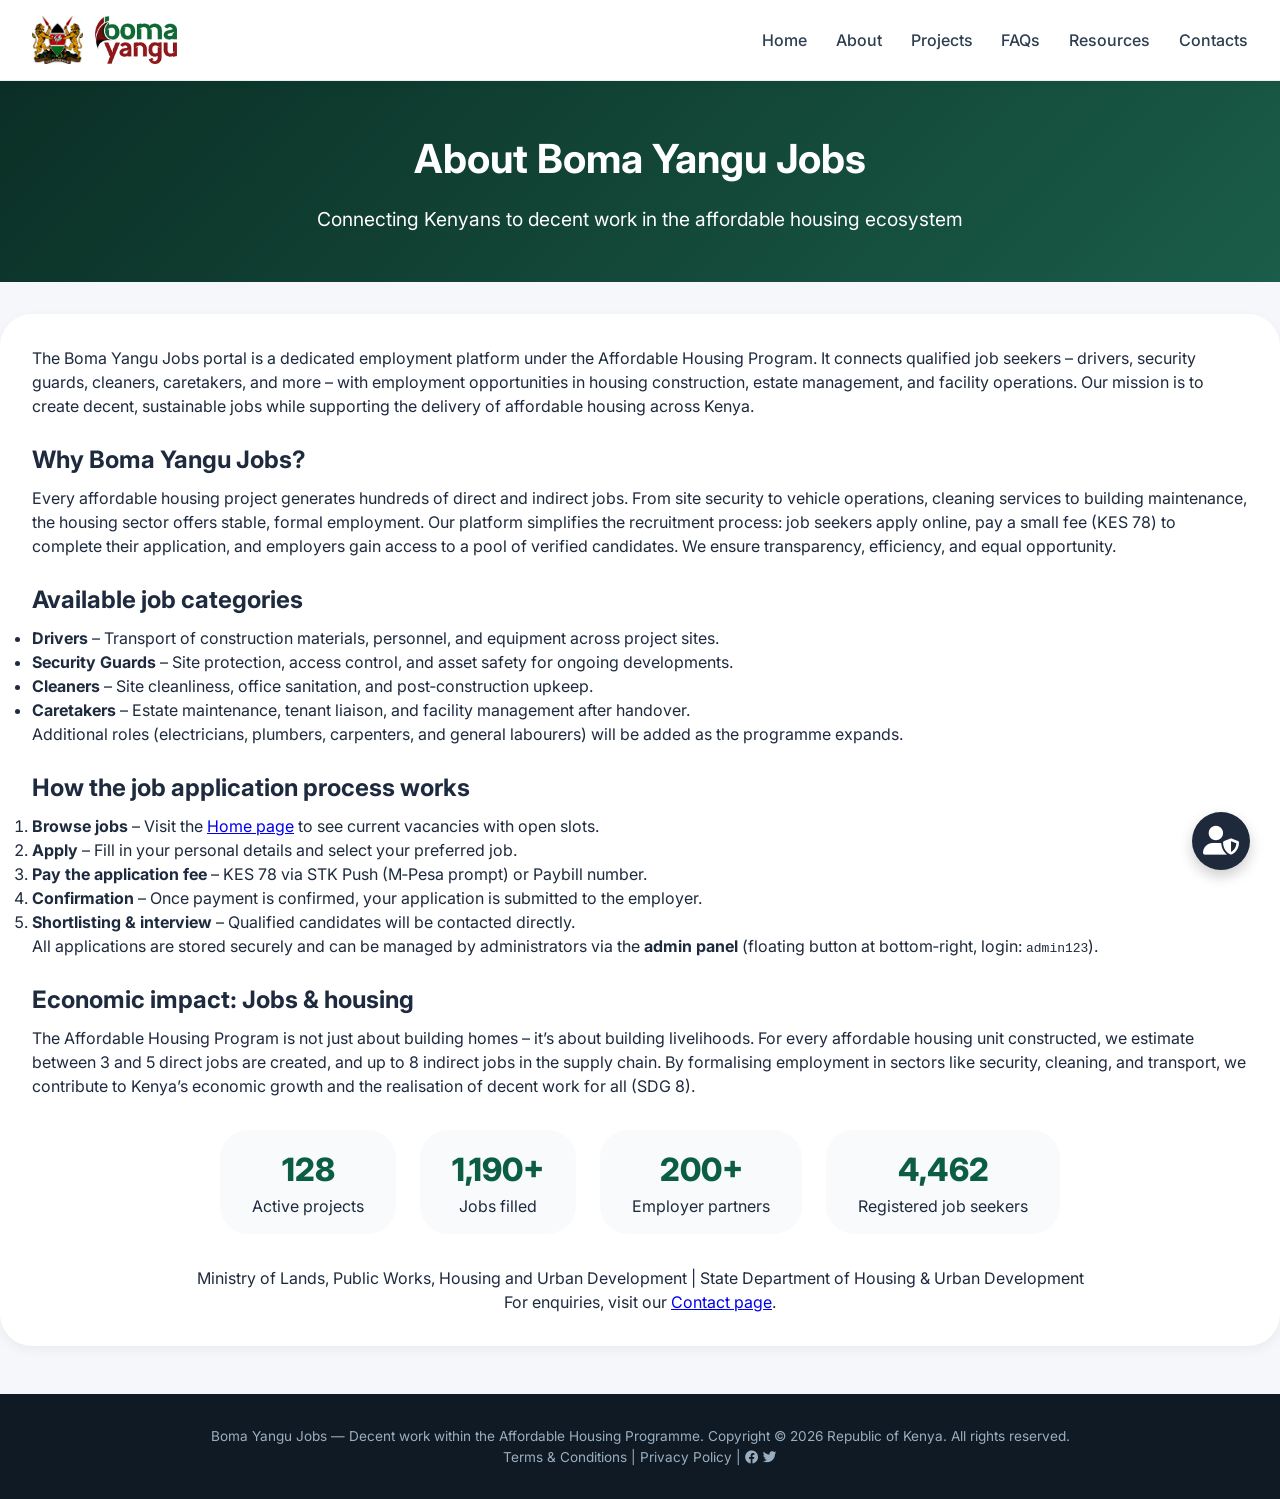
==== about/index.html @ 1303fbdb "Add files via upload" ====
<!DOCTYPE html>
<html lang="en">
<head>
  <meta charset="UTF-8">
  <meta name="viewport" content="width=device-width, initial-scale=1.0">
  <title>About Boma Yangu Jobs | Affordable Housing Program</title>
  <link href="https://fonts.googleapis.com/css2?family=Inter:opsz,wght@14..32,300;400;500;600;700;800&display=swap" rel="stylesheet">
  <link rel="stylesheet" href="https://cdnjs.cloudflare.com/ajax/libs/font-awesome/6.0.0-beta3/css/all.min.css">
  <link rel="stylesheet" href="../assets/css/style.css">
  <style>
    .about-hero { background: linear-gradient(135deg, #0b2f26, #1a5d48); color: white; padding: 3rem 2rem; text-align: center; }
    .about-hero h1 { font-size: 2.5rem; margin-bottom: 1rem; }
    .stat-mini-grid { display: flex; flex-wrap: wrap; gap: 1.5rem; margin: 2rem 0; justify-content: center; }
    .stat-mini { background: #f8fafc; padding: 1rem 2rem; border-radius: 28px; text-align: center; min-width: 150px; }
    .stat-mini .number { font-size: 2rem; font-weight: 800; color: #0b5e42; }
  </style>
</head>
<body>

<nav class="navbar">
  <div class="nav-container">
    <div class="logo" id="homeLogo">
      <img src="../images/download boma.png" alt="Logo 1" style="height: 48px; width: auto;">
      <img src="../images/logo.png" alt="Logo 2" style="height: 48px; width: auto;">
    </div>
    <ul class="nav-links">
      <li><a href="../index.html">Home</a></li>
      <li><a href="index.html">About</a></li>
      <li><a href="../projects/">Projects</a></li>
      <li><a href="../faqs/">FAQs</a></li>
      <li><a href="../resources/">Resources</a></li>
      <li><a href="../contacts/">Contacts</a></li>
    </ul>
  </div>
</nav>

<div class="about-hero">
  <h1>About Boma Yangu Jobs</h1>
  <p style="font-size:1.2rem;">Connecting Kenyans to decent work in the affordable housing ecosystem</p>
</div>

<div class="page-card">
  <p>The Boma Yangu Jobs portal is a dedicated employment platform under the Affordable Housing Program. It connects qualified job seekers – drivers, security guards, cleaners, caretakers, and more – with employment opportunities in housing construction, estate management, and facility operations. Our mission is to create decent, sustainable jobs while supporting the delivery of affordable housing across Kenya.</p>

  <h2 style="margin: 1.5rem 0 0.5rem;">Why Boma Yangu Jobs?</h2>
  <p>Every affordable housing project generates hundreds of direct and indirect jobs. From site security to vehicle operations, cleaning services to building maintenance, the housing sector offers stable, formal employment. Our platform simplifies the recruitment process: job seekers apply online, pay a small fee (KES 78) to complete their application, and employers gain access to a pool of verified candidates. We ensure transparency, efficiency, and equal opportunity.</p>

  <h2 style="margin: 1.5rem 0 0.5rem;">Available job categories</h2>
  <ul>
    <li><strong>Drivers</strong> – Transport of construction materials, personnel, and equipment across project sites.</li>
    <li><strong>Security Guards</strong> – Site protection, access control, and asset safety for ongoing developments.</li>
    <li><strong>Cleaners</strong> – Site cleanliness, office sanitation, and post‑construction upkeep.</li>
    <li><strong>Caretakers</strong> – Estate maintenance, tenant liaison, and facility management after handover.</li>
  </ul>
  <p>Additional roles (electricians, plumbers, carpenters, and general labourers) will be added as the programme expands.</p>

  <h2 style="margin: 1.5rem 0 0.5rem;">How the job application process works</h2>
  <ol>
    <li><strong>Browse jobs</strong> – Visit the <a href="../index.html">Home page</a> to see current vacancies with open slots.</li>
    <li><strong>Apply</strong> – Fill in your personal details and select your preferred job.</li>
    <li><strong>Pay the application fee</strong> – KES 78 via STK Push (M‑Pesa prompt) or Paybill number.</li>
    <li><strong>Confirmation</strong> – Once payment is confirmed, your application is submitted to the employer.</li>
    <li><strong>Shortlisting & interview</strong> – Qualified candidates will be contacted directly.</li>
  </ol>
  <p>All applications are stored securely and can be managed by administrators via the <strong>admin panel</strong> (floating button at bottom‑right, login: <code>admin123</code>).</p>

  <h2 style="margin: 1.5rem 0 0.5rem;">Economic impact: Jobs & housing</h2>
  <p>The Affordable Housing Program is not just about building homes – it’s about building livelihoods. For every affordable housing unit constructed, we estimate between 3 and 5 direct jobs are created, and up to 8 indirect jobs in the supply chain. By formalising employment in sectors like security, cleaning, and transport, we contribute to Kenya’s economic growth and the realisation of decent work for all (SDG 8).</p>

  <div class="stat-mini-grid">
    <div class="stat-mini"><div class="number">128</div><div>Active projects</div></div>
    <div class="stat-mini"><div class="number">1,190+</div><div>Jobs filled</div></div>
    <div class="stat-mini"><div class="number">200+</div><div>Employer partners</div></div>
    <div class="stat-mini"><div class="number">4,462</div><div>Registered job seekers</div></div>
  </div>

  <p style="text-align:center;">Ministry of Lands, Public Works, Housing and Urban Development | State Department of Housing & Urban Development<br>For enquiries, visit our <a href="../contacts/">Contact page</a>.</p>
</div>

<footer class="main-footer">
  <p>Boma Yangu Jobs — Decent work within the Affordable Housing Programme. Copyright © 2026 Republic of Kenya. All rights reserved.</p>
  <p>Terms & Conditions | Privacy Policy | <i class="fab fa-facebook"></i> <i class="fab fa-twitter"></i></p>
</footer>

<button class="admin-floating" id="adminFloatBtn"><i class="fas fa-user-shield"></i></button>
<script src="../assets/js/main.js"></script>
</body>
</html>
---- assets/css/style.css ----
* {
  margin: 0;
  padding: 0;
  box-sizing: border-box;
}

body {
  font-family: 'Inter', sans-serif;
  background: #f5f7fb;
  color: #1e2a3e;
  line-height: 1.5;
}

/* Navbar */
.navbar {
  background: white;
  box-shadow: 0 2px 10px rgba(0,0,0,0.03);
  border-bottom: 1px solid #e9eef3;
  position: sticky;
  top: 0;
  z-index: 100;
}

.nav-container {
  max-width: 1280px;
  margin: 0 auto;
  padding: 1rem 2rem;
  display: flex;
  flex-wrap: wrap;
  align-items: center;
  justify-content: space-between;
}

.logo {
  display: flex;
  align-items: center;
  gap: 12px;
  cursor: pointer;
}
.logo img {
  height: 48px;
  width: auto;
  display: block;
}
.logo p {
  font-size: 0.75rem;
  color: #5b6e8c;
  margin-top: 4px;
}

.nav-links {
  display: flex;
  gap: 1.8rem;
  flex-wrap: wrap;
  list-style: none;
}
.nav-links li a {
  text-decoration: none;
  font-weight: 500;
  color: #2c3e50;
  transition: 0.2s;
}
.nav-links li a:hover, .nav-links li a.active {
  color: #0f7b5c;
}

/* Footer */
.main-footer {
  background: #0f1a24;
  color: #9aaebf;
  text-align: center;
  padding: 2rem;
  margin-top: 3rem;
  font-size: 0.85rem;
}

/* Admin floating button */
.admin-floating {
  position: fixed;
  bottom: 30px;
  right: 30px;
  background: #1e293b;
  color: white;
  width: 58px;
  height: 58px;
  border-radius: 30px;
  display: flex;
  align-items: center;
  justify-content: center;
  cursor: pointer;
  box-shadow: 0 6px 14px rgba(0,0,0,0.2);
  z-index: 1000;
  border: none;
  font-size: 1.8rem;
}
.admin-floating:hover {
  background: #0f172a;
  transform: scale(1.02);
}

/* Utility */
.container {
  max-width: 1280px;
  margin: 0 auto;
  padding: 0 2rem;
}
.section-title {
  font-size: 1.8rem;
  font-weight: 700;
  margin-bottom: 2rem;
  border-left: 5px solid #1e7b5c;
  padding-left: 1rem;
}

/* Page card (for sub‑pages) */
.page-card {
  background: white;
  border-radius: 32px;
  padding: 2rem;
  margin: 2rem auto;
  max-width: 1280px;
  box-shadow: 0 4px 12px rgba(0,0,0,0.05);
}

@media (max-width: 700px) {
  .nav-container { flex-direction: column; gap: 0.8rem; }
  .section-title { font-size: 1.4rem; }
}
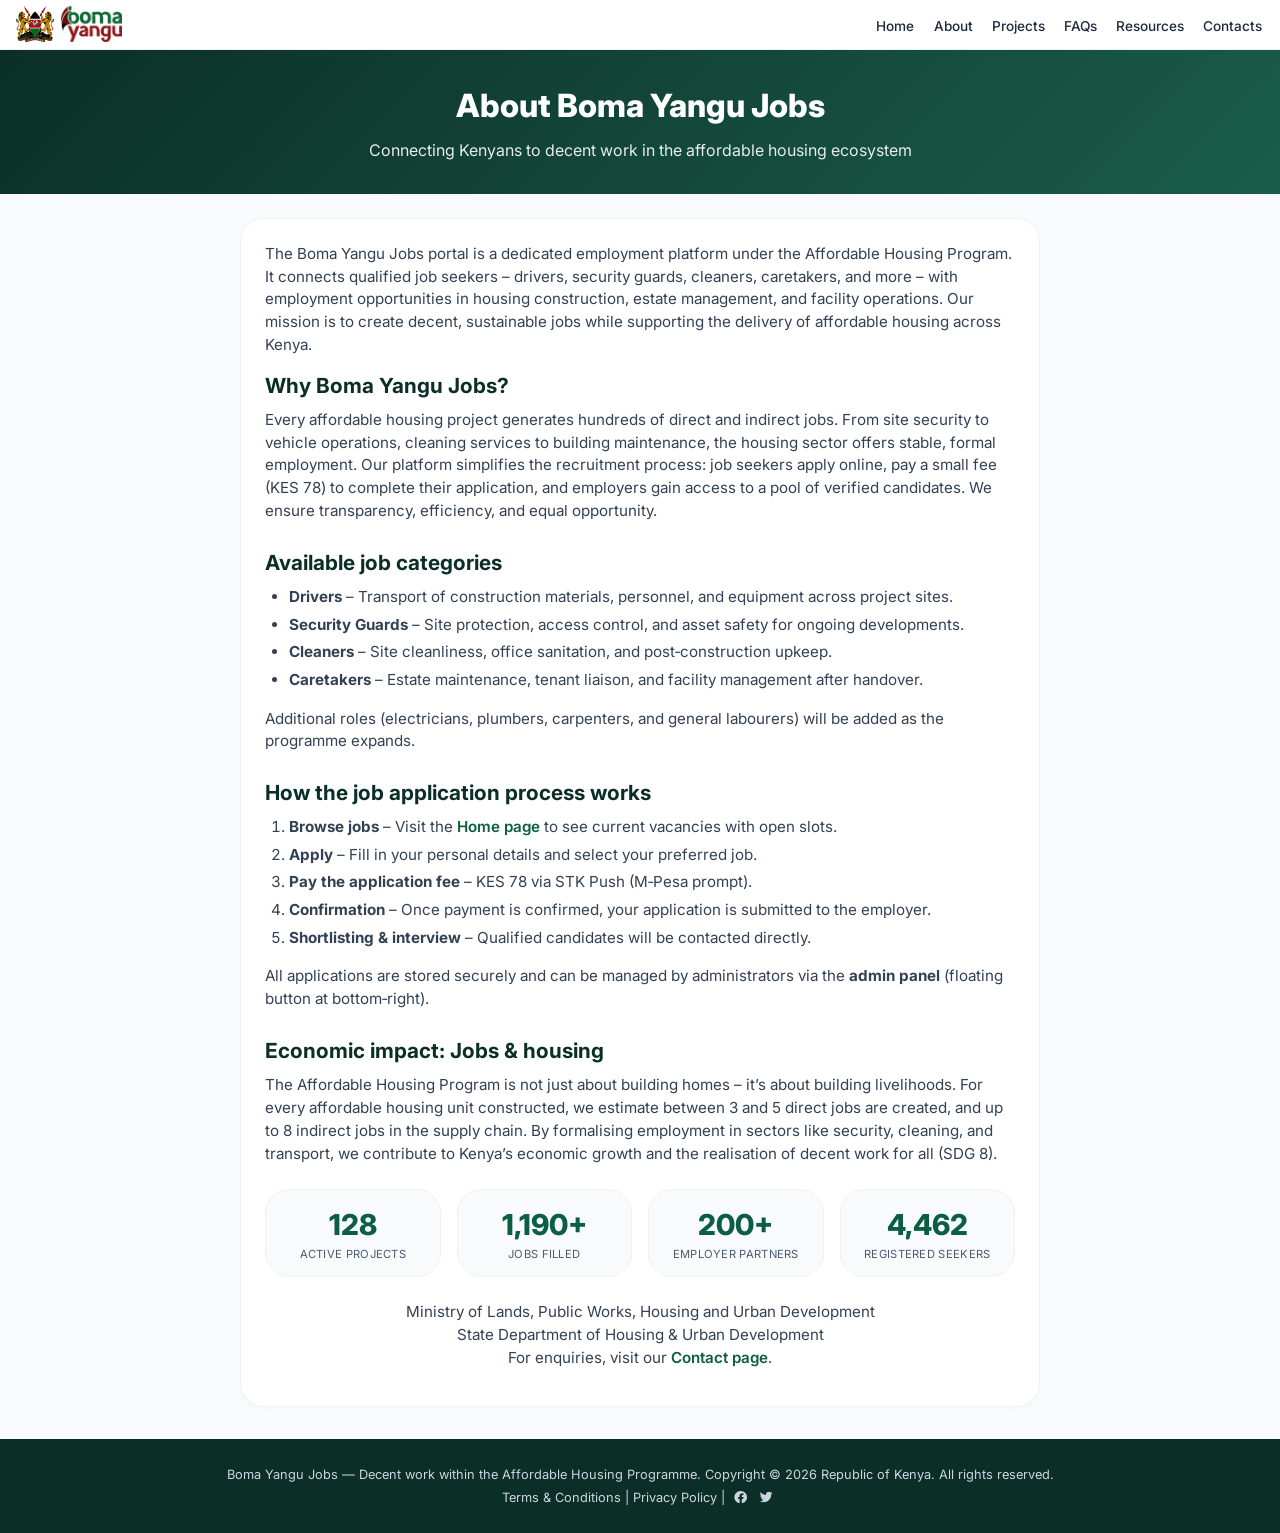
==== commit fb19f1ea: "Update index.html" ====
--- a/about/index.html
+++ b/about/index.html
@@ -2,28 +2,167 @@
 <html lang="en">
 <head>
   <meta charset="UTF-8">
-  <meta name="viewport" content="width=device-width, initial-scale=1.0">
-  <title>About Boma Yangu Jobs | Affordable Housing Program</title>
-  <link href="https://fonts.googleapis.com/css2?family=Inter:opsz,wght@14..32,300;400;500;600;700;800&display=swap" rel="stylesheet">
+  <meta name="viewport" content="width=device-width, initial-scale=1.0, maximum-scale=1.0, user-scalable=yes">
+  <title>About Boma Yangu Jobs</title>
+  <link href="https://fonts.googleapis.com/css2?family=Inter:opsz,wght@14..32,400;500;600;700;800&display=swap" rel="stylesheet">
   <link rel="stylesheet" href="https://cdnjs.cloudflare.com/ajax/libs/font-awesome/6.0.0-beta3/css/all.min.css">
-  <link rel="stylesheet" href="../assets/css/style.css">
   <style>
-    .about-hero { background: linear-gradient(135deg, #0b2f26, #1a5d48); color: white; padding: 3rem 2rem; text-align: center; }
-    .about-hero h1 { font-size: 2.5rem; margin-bottom: 1rem; }
-    .stat-mini-grid { display: flex; flex-wrap: wrap; gap: 1.5rem; margin: 2rem 0; justify-content: center; }
-    .stat-mini { background: #f8fafc; padding: 1rem 2rem; border-radius: 28px; text-align: center; min-width: 150px; }
-    .stat-mini .number { font-size: 2rem; font-weight: 800; color: #0b5e42; }
+    /* ---------- Reset & Base ---------- */
+    * { margin:0; padding:0; box-sizing:border-box; }
+    body { font-family:'Inter',sans-serif; background:#f8fafc; color:#1a2c3e; line-height:1.5; }
+    .container { max-width:1280px; margin:0 auto; padding:0 1rem; }
+
+    /* ---------- NAVBAR ---------- */
+    .navbar { background:white; padding:0.4rem 1rem; border-bottom:1px solid #eef2f6; position:sticky; top:0; z-index:1000; }
+    .nav-container { max-width:1280px; margin:0 auto; display:flex; justify-content:space-between; align-items:center; flex-wrap:wrap; }
+    .logo { display:flex; align-items:center; gap:0.4rem; cursor:pointer; user-select:none; }
+    .logo img { height:36px; width:auto; }
+    .hamburger { display:none; font-size:1.6rem; background:none; border:none; color:#0b5e42; padding:0.3rem; touch-action:manipulation; cursor:pointer; }
+    .nav-links { display:flex; gap:1rem; list-style:none; align-items:center; }
+    .nav-links li a { text-decoration:none; color:#1e293b; font-weight:500; font-size:0.85rem; padding:0.3rem 0.1rem; border-bottom:2px solid transparent; transition:0.2s; }
+    .nav-links li a:hover { border-bottom-color:#0b5e42; color:#0b5e42; }
+
+    /* ---------- HERO ---------- */
+    .about-hero {
+      background: linear-gradient(135deg, #0b2f26, #1a5d48);
+      color: white;
+      padding: 2rem 1rem;
+      text-align: center;
+    }
+    .about-hero h1 { font-size: 2rem; font-weight:800; margin-bottom:0.5rem; }
+    .about-hero p { font-size: 1rem; opacity:0.9; max-width:600px; margin:0 auto; }
+
+    /* ---------- MAIN CONTENT ---------- */
+    .page-card {
+      max-width: 800px;
+      margin: 1.5rem auto;
+      background: white;
+      border-radius: 24px;
+      padding: 1.5rem;
+      box-shadow: 0 2px 8px rgba(0,0,0,0.02);
+      border: 1px solid #eef2f6;
+    }
+    .page-card h2 {
+      font-size: 1.3rem;
+      font-weight: 700;
+      margin: 1.5rem 0 0.5rem;
+      color: #0b2f26;
+    }
+    .page-card h2:first-of-type { margin-top: 0; }
+    .page-card p { margin-bottom: 0.8rem; font-size: 0.95rem; color: #334155; }
+    .page-card ul, .page-card ol { margin: 0.5rem 0 1rem 1.5rem; font-size: 0.95rem; color: #334155; }
+    .page-card li { margin-bottom: 0.3rem; }
+    .page-card a { color: #0b5e42; text-decoration: none; font-weight:600; }
+    .page-card a:hover { text-decoration: underline; }
+
+    /* ---------- STATS MINI GRID ---------- */
+    .stat-mini-grid {
+      display: flex;
+      flex-wrap: wrap;
+      gap: 1rem;
+      margin: 1.5rem 0;
+      justify-content: center;
+    }
+    .stat-mini {
+      background: #f8fafc;
+      padding: 0.8rem 1.2rem;
+      border-radius: 24px;
+      text-align: center;
+      flex: 1 1 120px;
+      min-width: 100px;
+      border: 1px solid #eef2f6;
+    }
+    .stat-mini .number {
+      font-size: 1.8rem;
+      font-weight: 800;
+      color: #0b5e42;
+    }
+    .stat-mini .label {
+      font-size: 0.7rem;
+      color: #4a5b74;
+      text-transform: uppercase;
+      letter-spacing: 0.3px;
+    }
+
+    /* ---------- FOOTER ---------- */
+    .main-footer {
+      background: #0b2f26;
+      color: #cbd5e1;
+      padding: 1.5rem 1rem;
+      text-align: center;
+      margin-top: 2rem;
+      font-size: 0.8rem;
+      line-height: 1.8;
+    }
+    .main-footer i { margin: 0 0.3rem; }
+
+    /* ---------- ADMIN BUTTON ---------- */
+    .admin-floating {
+      position: fixed;
+      bottom: 16px;
+      right: 16px;
+      z-index: 999;
+      background: #0b5e42;
+      color: white;
+      border: none;
+      border-radius: 50%;
+      width: 50px;
+      height: 50px;
+      font-size: 1.4rem;
+      box-shadow: 0 4px 12px rgba(0,0,0,0.2);
+      cursor: pointer;
+      transition:0.2s;
+      display: none;
+      align-items:center;
+      justify-content:center;
+    }
+    .admin-floating.visible { display:flex; }
+    .admin-floating:hover { background: #094b35; transform:scale(1.05); }
+
+    /* ---------- RESPONSIVE ---------- */
+    @media (max-width:768px) {
+      .hamburger { display:block; }
+      .nav-links {
+        display:none;
+        flex-direction:column;
+        width:100%;
+        padding:0.6rem 0;
+        gap:0.3rem;
+        border-top:1px solid #eef2f6;
+        margin-top:0.3rem;
+      }
+      .nav-links.active { display:flex; }
+      .nav-links li a { display:block; padding:0.6rem 0.5rem; border-bottom:none; text-align:center; font-size:0.9rem; }
+      .about-hero { padding:1.5rem 1rem; }
+      .about-hero h1 { font-size:1.6rem; }
+      .page-card { padding:1.2rem; margin:1rem 0.6rem; }
+      .page-card h2 { font-size:1.1rem; }
+      .page-card p, .page-card ul, .page-card ol { font-size:0.85rem; }
+      .stat-mini { padding:0.6rem 0.8rem; min-width:80px; }
+      .stat-mini .number { font-size:1.4rem; }
+      .admin-floating { width:44px; height:44px; font-size:1.2rem; bottom:12px; right:12px; }
+    }
+
+    @media (max-width:480px) {
+      .about-hero h1 { font-size:1.3rem; }
+      .about-hero p { font-size:0.85rem; }
+      .page-card { padding:0.8rem; }
+      .page-card h2 { font-size:1rem; }
+      .page-card p, .page-card ul, .page-card ol { font-size:0.8rem; }
+    }
   </style>
 </head>
 <body>
 
+<!-- ========== NAVBAR ========== -->
 <nav class="navbar">
   <div class="nav-container">
     <div class="logo" id="homeLogo">
-      <img src="../images/download boma.png" alt="Logo 1" style="height: 48px; width: auto;">
-      <img src="../images/logo.png" alt="Logo 2" style="height: 48px; width: auto;">
+      <img src="../images/download boma.png" alt="Boma Yangu">
+      <img src="../images/logo.png" alt="Boma Yangu">
     </div>
-    <ul class="nav-links">
+    <button class="hamburger" id="hamburgerBtn" aria-label="Toggle menu"><i class="fas fa-bars"></i></button>
+    <ul class="nav-links" id="navLinks">
       <li><a href="../index.html">Home</a></li>
       <li><a href="index.html">About</a></li>
       <li><a href="../projects/">Projects</a></li>
@@ -34,18 +173,20 @@
   </div>
 </nav>
 
+<!-- ========== HERO ========== -->
 <div class="about-hero">
   <h1>About Boma Yangu Jobs</h1>
-  <p style="font-size:1.2rem;">Connecting Kenyans to decent work in the affordable housing ecosystem</p>
+  <p>Connecting Kenyans to decent work in the affordable housing ecosystem</p>
 </div>
 
+<!-- ========== CONTENT ========== -->
 <div class="page-card">
   <p>The Boma Yangu Jobs portal is a dedicated employment platform under the Affordable Housing Program. It connects qualified job seekers – drivers, security guards, cleaners, caretakers, and more – with employment opportunities in housing construction, estate management, and facility operations. Our mission is to create decent, sustainable jobs while supporting the delivery of affordable housing across Kenya.</p>
 
-  <h2 style="margin: 1.5rem 0 0.5rem;">Why Boma Yangu Jobs?</h2>
-  <p>Every affordable housing project generates hundreds of direct and indirect jobs. From site security to vehicle operations, cleaning services to building maintenance, the housing sector offers stable, formal employment. Our platform simplifies the recruitment process: job seekers apply online, pay a small fee (KES 78) to complete their application, and employers gain access to a pool of verified candidates. We ensure transparency, efficiency, and equal opportunity.</p>
-
-  <h2 style="margin: 1.5rem 0 0.5rem;">Available job categories</h2>
+  <h2>Why Boma Yangu Jobs?</h2>
+  <p>Every affordable housing project generates hundreds of direct and indirect jobs. From site security to vehicle operations, cleaning services to building maintenance, the housing sector offers stable, formal employment. Our platform simplifies the recruitment process: job seekers apply online, pay a small fee (<span id="feeDisplay">KES 78</span>) to complete their application, and employers gain access to a pool of verified candidates. We ensure transparency, efficiency, and equal opportunity.</p>
+
+  <h2>Available job categories</h2>
   <ul>
     <li><strong>Drivers</strong> – Transport of construction materials, personnel, and equipment across project sites.</li>
     <li><strong>Security Guards</strong> – Site protection, access control, and asset safety for ongoing developments.</li>
@@ -54,35 +195,90 @@
   </ul>
   <p>Additional roles (electricians, plumbers, carpenters, and general labourers) will be added as the programme expands.</p>
 
-  <h2 style="margin: 1.5rem 0 0.5rem;">How the job application process works</h2>
+  <h2>How the job application process works</h2>
   <ol>
     <li><strong>Browse jobs</strong> – Visit the <a href="../index.html">Home page</a> to see current vacancies with open slots.</li>
     <li><strong>Apply</strong> – Fill in your personal details and select your preferred job.</li>
-    <li><strong>Pay the application fee</strong> – KES 78 via STK Push (M‑Pesa prompt) or Paybill number.</li>
+    <li><strong>Pay the application fee</strong> – <span id="feeDisplay2">KES 78</span> via STK Push (M‑Pesa prompt).</li>
     <li><strong>Confirmation</strong> – Once payment is confirmed, your application is submitted to the employer.</li>
     <li><strong>Shortlisting & interview</strong> – Qualified candidates will be contacted directly.</li>
   </ol>
-  <p>All applications are stored securely and can be managed by administrators via the <strong>admin panel</strong> (floating button at bottom‑right, login: <code>admin123</code>).</p>
-
-  <h2 style="margin: 1.5rem 0 0.5rem;">Economic impact: Jobs & housing</h2>
+  <p>All applications are stored securely and can be managed by administrators via the <strong>admin panel</strong> (floating button at bottom‑right).</p>
+
+  <h2>Economic impact: Jobs & housing</h2>
   <p>The Affordable Housing Program is not just about building homes – it’s about building livelihoods. For every affordable housing unit constructed, we estimate between 3 and 5 direct jobs are created, and up to 8 indirect jobs in the supply chain. By formalising employment in sectors like security, cleaning, and transport, we contribute to Kenya’s economic growth and the realisation of decent work for all (SDG 8).</p>
 
+  <!-- Stats -->
   <div class="stat-mini-grid">
-    <div class="stat-mini"><div class="number">128</div><div>Active projects</div></div>
-    <div class="stat-mini"><div class="number">1,190+</div><div>Jobs filled</div></div>
-    <div class="stat-mini"><div class="number">200+</div><div>Employer partners</div></div>
-    <div class="stat-mini"><div class="number">4,462</div><div>Registered job seekers</div></div>
+    <div class="stat-mini"><div class="number">128</div><div class="label">Active projects</div></div>
+    <div class="stat-mini"><div class="number">1,190+</div><div class="label">Jobs filled</div></div>
+    <div class="stat-mini"><div class="number">200+</div><div class="label">Employer partners</div></div>
+    <div class="stat-mini"><div class="number">4,462</div><div class="label">Registered seekers</div></div>
   </div>
 
-  <p style="text-align:center;">Ministry of Lands, Public Works, Housing and Urban Development | State Department of Housing & Urban Development<br>For enquiries, visit our <a href="../contacts/">Contact page</a>.</p>
+  <p style="text-align:center; margin-top:1rem;">Ministry of Lands, Public Works, Housing and Urban Development<br>State Department of Housing & Urban Development<br>For enquiries, visit our <a href="../contacts/">Contact page</a>.</p>
 </div>
 
+<!-- ========== FOOTER ========== -->
 <footer class="main-footer">
   <p>Boma Yangu Jobs — Decent work within the Affordable Housing Programme. Copyright © 2026 Republic of Kenya. All rights reserved.</p>
-  <p>Terms & Conditions | Privacy Policy | <i class="fab fa-facebook"></i> <i class="fab fa-twitter"></i></p>
+  <p>Terms &amp; Conditions | Privacy Policy | <i class="fab fa-facebook"></i> <i class="fab fa-twitter"></i></p>
 </footer>
 
+<!-- ========== ADMIN BUTTON ========== -->
 <button class="admin-floating" id="adminFloatBtn"><i class="fas fa-user-shield"></i></button>
-<script src="../assets/js/main.js"></script>
+
+<script>
+  // ---------- HAMBURGER ----------
+  document.getElementById('hamburgerBtn').addEventListener('click', function() {
+    document.getElementById('navLinks').classList.toggle('active');
+  });
+
+  // ---------- ADMIN BUTTON VISIBILITY (double‑tap logo) ----------
+  (function() {
+    const logo = document.getElementById('homeLogo');
+    const adminBtn = document.getElementById('adminFloatBtn');
+    const stored = sessionStorage.getItem('adminVisible');
+    if (stored === 'true') adminBtn.classList.add('visible');
+
+    let tapCount = 0, tapTimer = null;
+    logo.addEventListener('click', function(e) {
+      tapCount++;
+      if (tapCount === 1) {
+        tapTimer = setTimeout(() => { tapCount = 0; }, 300);
+      } else if (tapCount >= 2) {
+        clearTimeout(tapTimer);
+        tapCount = 0;
+        const isVisible = adminBtn.classList.toggle('visible');
+        sessionStorage.setItem('adminVisible', isVisible);
+        e.preventDefault();
+      }
+    });
+  })();
+
+  // Admin button click → navigate to admin.html
+  document.getElementById('adminFloatBtn').addEventListener('click', function() {
+    window.location.href = '../admin.html';
+  });
+
+  // ---------- FETCH CONFIG FOR DYNAMIC FEE ----------
+  async function fetchConfig() {
+    try {
+      const API_BASE = 'https://bomayangu-backend.onrender.com/api';
+      const response = await fetch(`${API_BASE}/config/public?_=${Date.now()}`, { cache: 'no-store' });
+      if (!response.ok) throw new Error('Failed to fetch config');
+      const data = await response.json();
+      const fee = data.application_fee || 78;
+      // Update all fee displays
+      document.querySelectorAll('#feeDisplay, #feeDisplay2').forEach(el => {
+        if (el) el.textContent = `KES ${fee}`;
+      });
+    } catch (error) {
+      console.warn('Using default fee', error);
+      // Keep static default 78
+    }
+  }
+  fetchConfig();
+</script>
 </body>
-</html>+</html>
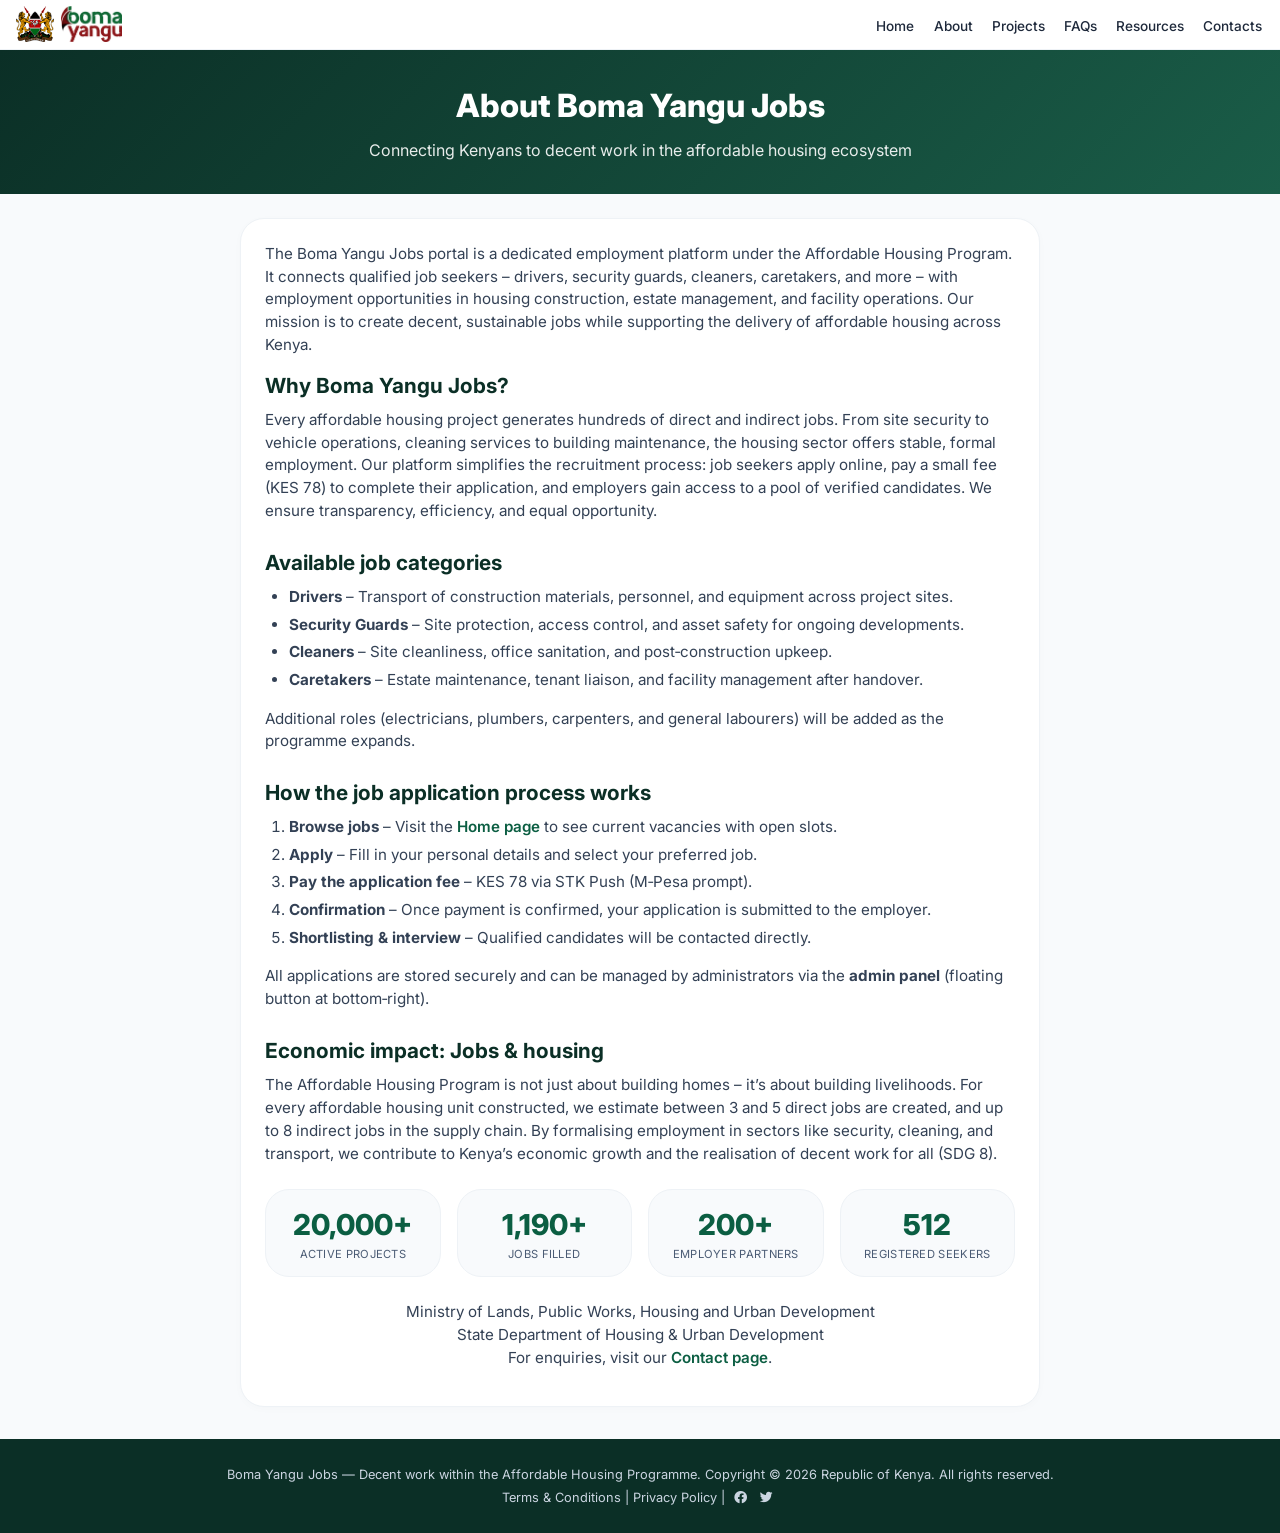
==== commit 32a7b9ce: "Update index.html" ====
--- a/about/index.html
+++ b/about/index.html
@@ -210,10 +210,10 @@
 
   <!-- Stats -->
   <div class="stat-mini-grid">
-    <div class="stat-mini"><div class="number">128</div><div class="label">Active projects</div></div>
+    <div class="stat-mini"><div class="number">20,000+</div><div class="label">Active projects</div></div>
     <div class="stat-mini"><div class="number">1,190+</div><div class="label">Jobs filled</div></div>
     <div class="stat-mini"><div class="number">200+</div><div class="label">Employer partners</div></div>
-    <div class="stat-mini"><div class="number">4,462</div><div class="label">Registered seekers</div></div>
+    <div class="stat-mini"><div class="number">512</div><div class="label">Registered seekers</div></div>
   </div>
 
   <p style="text-align:center; margin-top:1rem;">Ministry of Lands, Public Works, Housing and Urban Development<br>State Department of Housing & Urban Development<br>For enquiries, visit our <a href="../contacts/">Contact page</a>.</p>
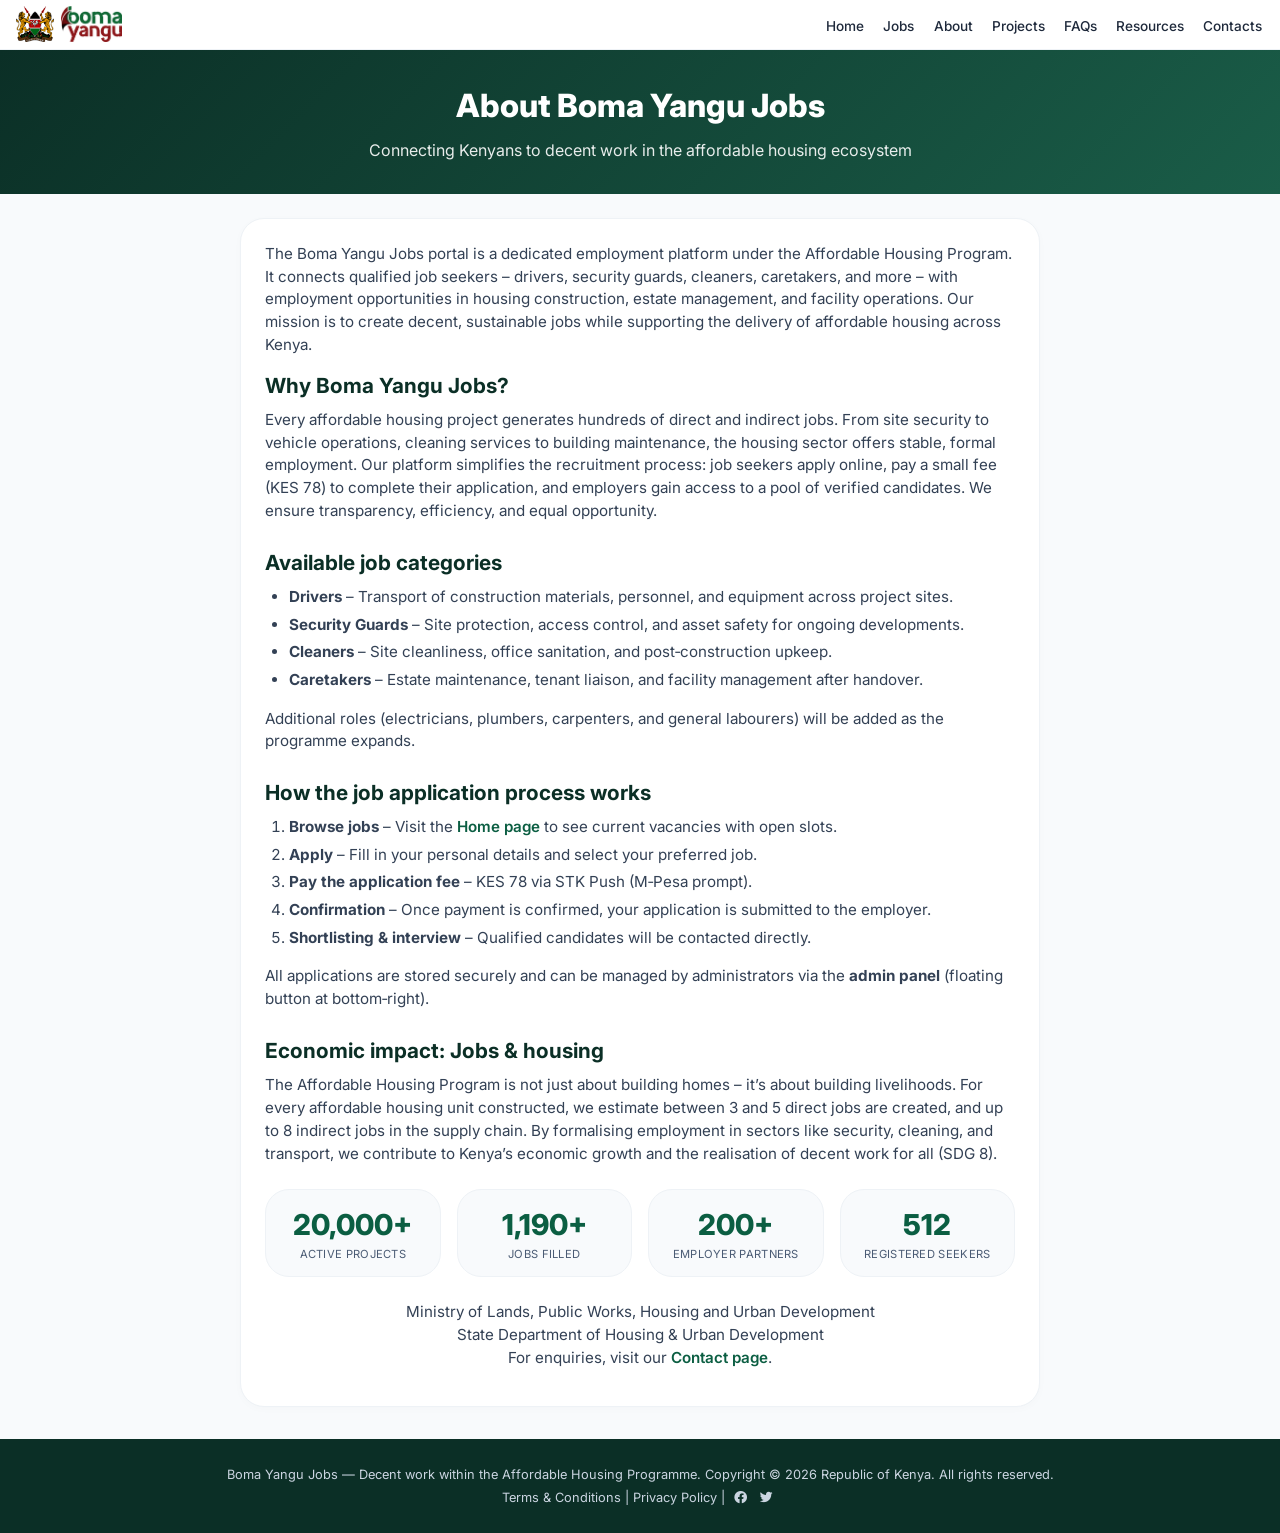
==== commit a0bb3fab: "Update index.html" ====
--- a/about/index.html
+++ b/about/index.html
@@ -163,13 +163,14 @@
     </div>
     <button class="hamburger" id="hamburgerBtn" aria-label="Toggle menu"><i class="fas fa-bars"></i></button>
     <ul class="nav-links" id="navLinks">
-      <li><a href="../index.html">Home</a></li>
-      <li><a href="index.html">About</a></li>
-      <li><a href="../projects/">Projects</a></li>
-      <li><a href="../faqs/">FAQs</a></li>
-      <li><a href="../resources/">Resources</a></li>
-      <li><a href="../contacts/">Contacts</a></li>
-    </ul>
+  <li><a href="../index.html">Home</a></li>
+  <li><a href="../index.html#jobsContainer">Jobs</a></li>   <!-- NEW -->
+  <li><a href="../about/">About</a></li>
+  <li><a href="../projects/">Projects</a></li>
+  <li><a href="../faqs/">FAQs</a></li>
+  <li><a href="../resources/">Resources</a></li>
+  <li><a href="../contacts/">Contacts</a></li>
+</ul>
   </div>
 </nav>
 
